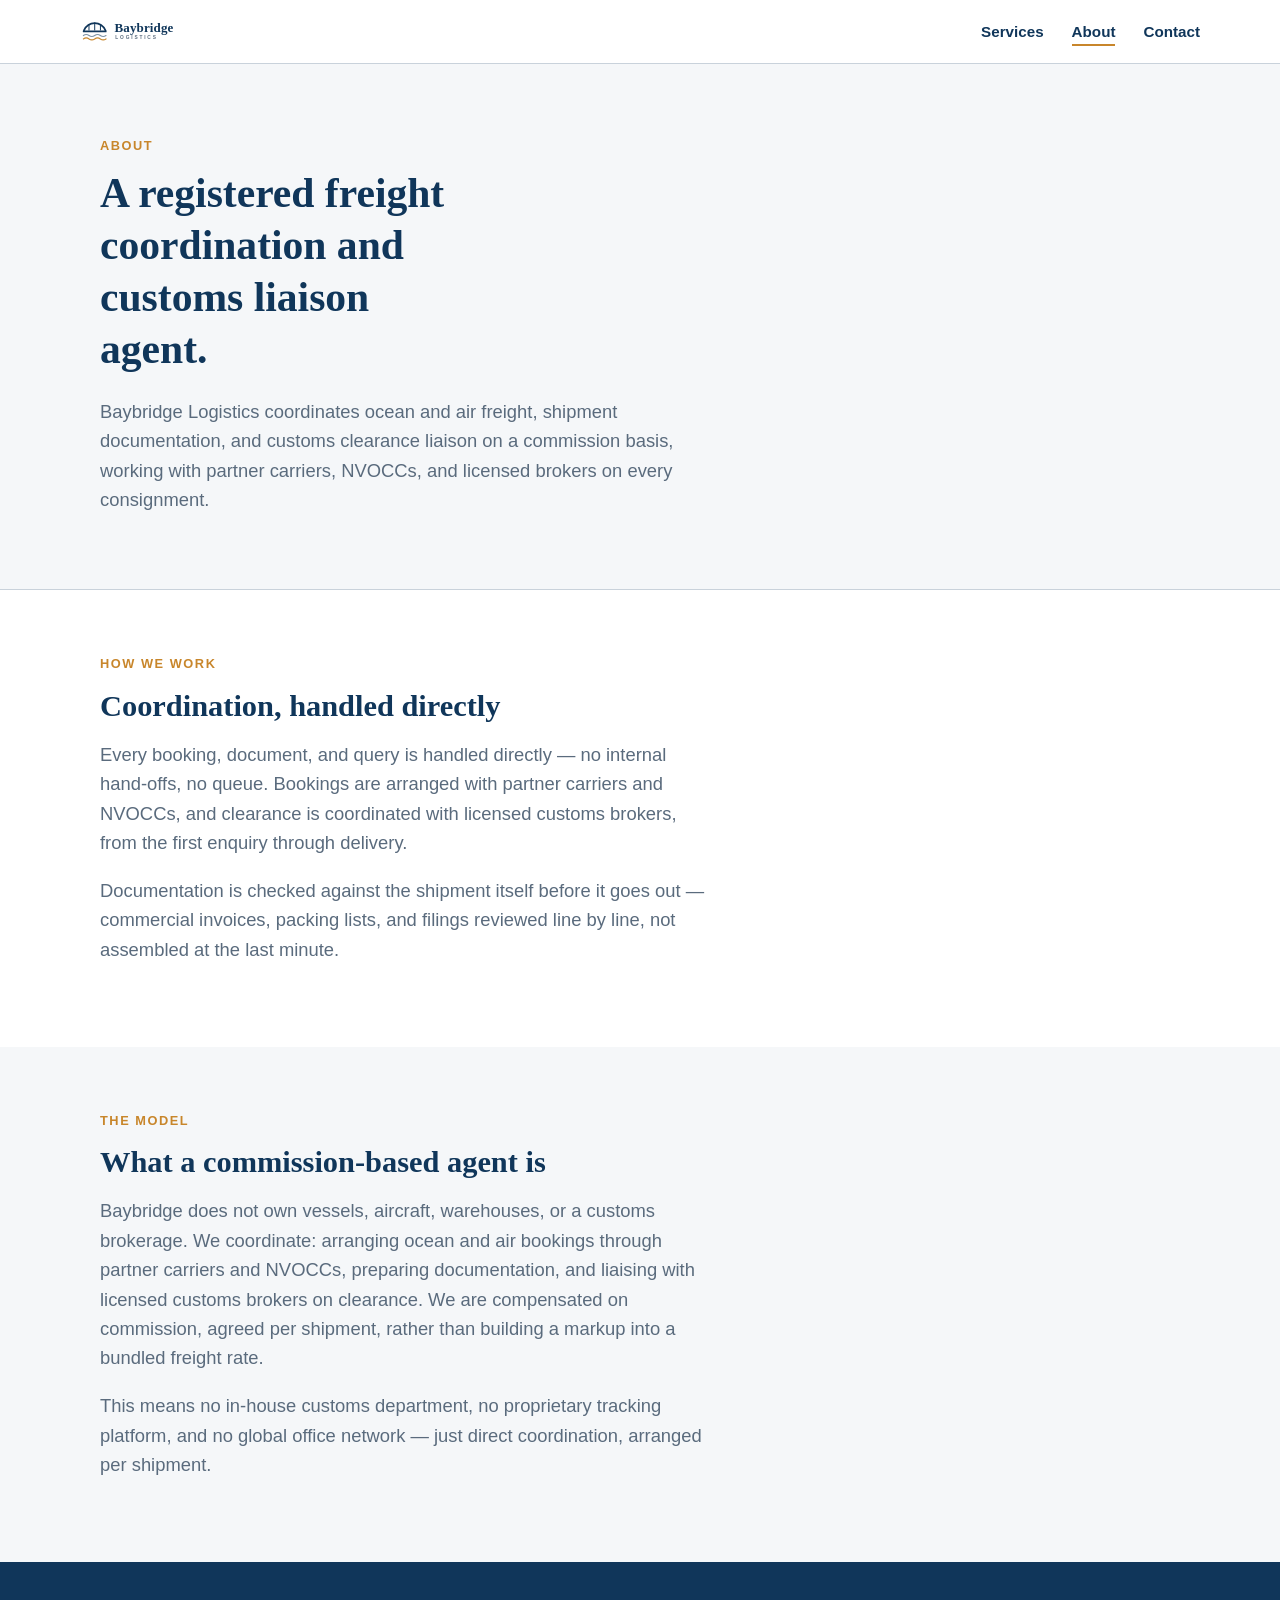
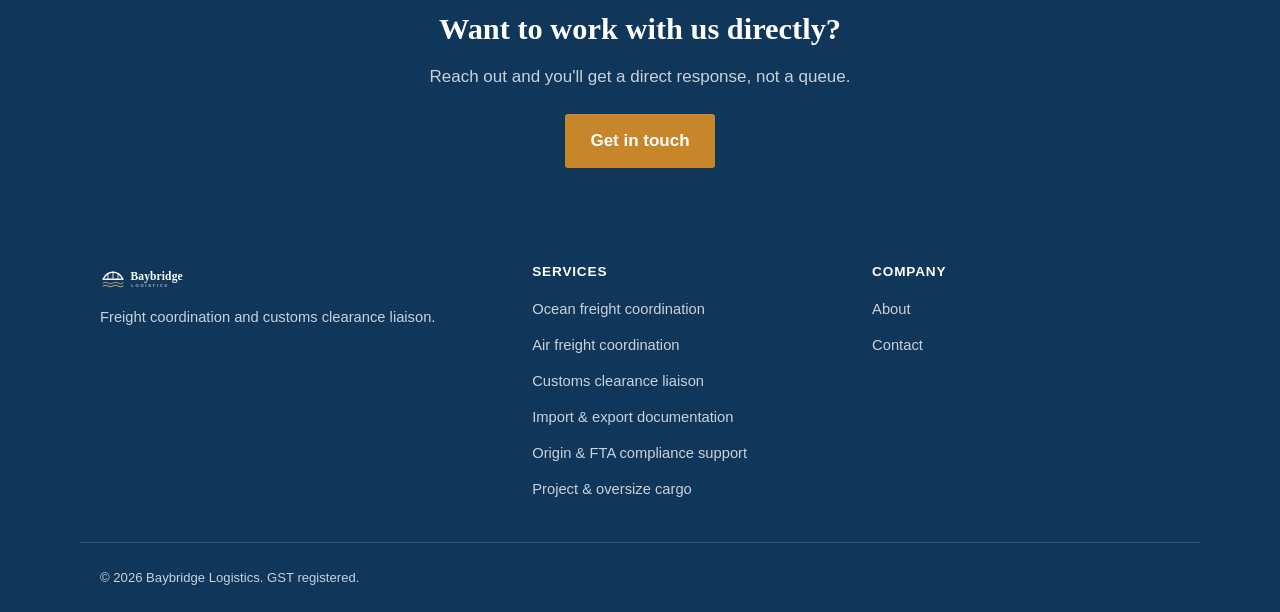
==== about.html @ 8982ae6f "Initial site build for Baybridge Logistics Static HTML/CSS/JS marketing site per BUILD-BRIEF.md: hom" ====
<!DOCTYPE html>
<html lang="en">
<head>
<meta charset="UTF-8">
<meta name="viewport" content="width=device-width, initial-scale=1.0">
<title>About — Baybridge Logistics</title>
<meta name="description" content="Baybridge Logistics is a registered freight forwarding and customs liaison agent, coordinating ocean and air freight and customs documentation on a commission basis.">

<meta property="og:type" content="website">
<meta property="og:title" content="About — Baybridge Logistics">
<meta property="og:description" content="A registered freight forwarding and customs liaison agent.">
<meta property="og:image" content="brand/baybridge-mark.svg">

<link rel="icon" type="image/svg+xml" href="brand/baybridge-mark.svg">
<link rel="stylesheet" href="css/style.css">
</head>
<body>

<header class="site-header">
  <nav class="nav container" aria-label="Primary">
    <a class="nav__logo" href="index.html" aria-label="Baybridge Logistics home">
      <img src="brand/baybridge-logo-horizontal.svg" alt="Baybridge Logistics">
    </a>
    <button class="nav-toggle" aria-expanded="false" aria-controls="primary-nav">
      Menu
    </button>
    <ul class="nav__links" id="primary-nav">
      <li><a href="services.html">Services</a></li>
      <li><a href="about.html" aria-current="page">About</a></li>
      <li><a href="contact.html">Contact</a></li>
    </ul>
  </nav>
</header>

<main>

  <section class="hero">
    <div class="container">
      <span class="eyebrow">About</span>
      <h1 class="hero__tag">A registered freight coordination and customs liaison agent.</h1>
      <p class="lede">Baybridge Logistics coordinates ocean and air freight, shipment documentation, and customs clearance liaison on a commission basis, working with partner carriers, NVOCCs, and licensed brokers on every consignment.</p>
    </div>
  </section>

  <section class="section">
    <div class="container">
      <span class="eyebrow">How we work</span>
      <h2>Coordination, handled directly</h2>
      <p class="lede">Every booking, document, and query is handled directly — no internal hand-offs, no queue. Bookings are arranged with partner carriers and NVOCCs, and clearance is coordinated with licensed customs brokers, from the first enquiry through delivery.</p>
      <p class="lede">Documentation is checked against the shipment itself before it goes out — commercial invoices, packing lists, and filings reviewed line by line, not assembled at the last minute.</p>
    </div>
  </section>

  <section class="section section--alt">
    <div class="container">
      <span class="eyebrow">The model</span>
      <h2>What a commission-based agent is</h2>
      <p class="lede">Baybridge does not own vessels, aircraft, warehouses, or a customs brokerage. We coordinate: arranging ocean and air bookings through partner carriers and NVOCCs, preparing documentation, and liaising with licensed customs brokers on clearance. We are compensated on commission, agreed per shipment, rather than building a markup into a bundled freight rate.</p>
      <p class="lede">This means no in-house customs department, no proprietary tracking platform, and no global office network — just direct coordination, arranged per shipment.</p>
    </div>
  </section>

  <section class="cta-strip">
    <div class="container">
      <h2>Want to work with us directly?</h2>
      <p>Reach out and you'll get a direct response, not a queue.</p>
      <a class="btn btn--primary" href="contact.html">Get in touch</a>
    </div>
  </section>

</main>

<footer class="site-footer">
  <div class="container footer-grid">
    <div>
      <a class="nav__logo" href="index.html" aria-label="Baybridge Logistics home">
        <img src="brand/baybridge-logo-horizontal-reversed.svg" alt="Baybridge Logistics">
      </a>
      <p>Freight coordination and customs clearance liaison.</p>
    </div>
    <div class="footer-col">
      <h4>Services</h4>
      <ul>
        <li><a href="services.html#ocean-freight">Ocean freight coordination</a></li>
        <li><a href="services.html#air-freight">Air freight coordination</a></li>
        <li><a href="services.html#customs-liaison">Customs clearance liaison</a></li>
        <li><a href="services.html#documentation">Import &amp; export documentation</a></li>
        <li><a href="services.html#fta-compliance">Origin &amp; FTA compliance support</a></li>
        <li><a href="services.html#project-cargo">Project &amp; oversize cargo</a></li>
      </ul>
    </div>
    <div class="footer-col">
      <h4>Company</h4>
      <ul>
        <li><a href="about.html">About</a></li>
        <li><a href="contact.html">Contact</a></li>
      </ul>
    </div>
  </div>
  <div class="container footer-bottom">
    <span>&copy; 2026 Baybridge Logistics. GST registered.</span>
  </div>
</footer>

<script src="js/main.js"></script>
</body>
</html>
---- css/style.css ----
/* Baybridge Logistics — site stylesheet
   Palette and type per BUILD-BRIEF.md. No webfonts loaded. */

:root {
  --navy: #10365A;
  --gold: #C8862B;
  --slate: #5A6B7D;
  --mist: #C9D2DB;
  --paper: #FFFFFF;
  --paper-alt: #F5F7F9;

  --font-display: Georgia, "Times New Roman", serif;
  --font-body: -apple-system, BlinkMacSystemFont, "Segoe UI", Helvetica, Arial, sans-serif;

  --max-width: 1120px;
}

* { box-sizing: border-box; }

html { scroll-behavior: smooth; }

body {
  margin: 0;
  font-family: var(--font-body);
  color: var(--navy);
  background: var(--paper);
  line-height: 1.6;
  font-size: 17px;
}

h1, h2, h3, h4 {
  font-family: var(--font-display);
  color: var(--navy);
  line-height: 1.25;
  margin: 0 0 0.5em;
}

h1 { font-size: 2.4rem; }
h2 { font-size: 1.9rem; }
h3 { font-size: 1.3rem; }

p { margin: 0 0 1em; }

a {
  color: var(--navy);
  text-decoration: underline;
  text-decoration-color: var(--mist);
  text-underline-offset: 3px;
}

a:hover { color: var(--gold); text-decoration-color: var(--gold); }

a:focus-visible,
button:focus-visible,
input:focus-visible,
textarea:focus-visible,
select:focus-visible {
  outline: 3px solid var(--gold);
  outline-offset: 2px;
}

img { max-width: 100%; display: block; }

.container {
  max-width: var(--max-width);
  margin: 0 auto;
  padding: 0 1.25rem;
}

.section { padding: 4rem 0; }
.section--alt { background: var(--paper-alt); }

.eyebrow {
  font-family: var(--font-body);
  font-size: 0.8rem;
  font-weight: 700;
  letter-spacing: 0.12em;
  text-transform: uppercase;
  color: var(--gold);
  margin-bottom: 0.75rem;
  display: block;
}

.lede {
  font-size: 1.15rem;
  color: var(--slate);
  max-width: 60ch;
}

/* ---------- Header / nav ---------- */

.site-header {
  border-bottom: 1px solid var(--mist);
  background: var(--paper);
  position: sticky;
  top: 0;
  z-index: 50;
}

.nav {
  display: flex;
  align-items: center;
  justify-content: space-between;
  padding: 0.9rem 0;
  gap: 1rem;
}

.nav__logo img { height: 34px; width: auto; }

.nav__links {
  display: flex;
  align-items: center;
  gap: 1.75rem;
  list-style: none;
  margin: 0;
  padding: 0;
}

.nav__links a {
  text-decoration: none;
  color: var(--navy);
  font-weight: 600;
  font-size: 0.95rem;
  padding: 0.25rem 0;
  border-bottom: 2px solid transparent;
}

.nav__links a:hover,
.nav__links a[aria-current="page"] {
  border-bottom-color: var(--gold);
  color: var(--navy);
}

.nav-toggle {
  display: none;
  background: none;
  border: 1px solid var(--mist);
  border-radius: 4px;
  padding: 0.4rem 0.6rem;
  font-size: 1rem;
}

/* ---------- Hero ---------- */

.hero {
  padding: 4.5rem 0 3.5rem;
  background: var(--paper-alt);
  border-bottom: 1px solid var(--mist);
}

.hero__tag {
  font-family: var(--font-display);
  font-size: 2.6rem;
  max-width: 18ch;
}

.hero__actions {
  margin-top: 1.75rem;
  display: flex;
  gap: 1rem;
  flex-wrap: wrap;
}

.btn {
  display: inline-block;
  padding: 0.75rem 1.5rem;
  border-radius: 3px;
  font-weight: 700;
  text-decoration: none;
  border: 1px solid transparent;
}

.btn--primary {
  background: var(--navy);
  color: var(--paper);
}
.btn--primary:hover { background: var(--gold); color: var(--paper); }

.btn--ghost {
  background: transparent;
  color: var(--navy);
  border-color: var(--navy);
}
.btn--ghost:hover { border-color: var(--gold); color: var(--gold); }

/* ---------- Positioning block ---------- */

.positioning {
  display: grid;
  grid-template-columns: 1fr;
  gap: 2rem;
}

@media (min-width: 800px) {
  .positioning { grid-template-columns: 0.9fr 1.1fr; align-items: start; }
}

.positioning__points {
  list-style: none;
  margin: 0;
  padding: 0;
  display: grid;
  gap: 1.25rem;
}

.positioning__points li {
  padding-left: 1.1rem;
  border-left: 3px solid var(--gold);
}

.positioning__points strong {
  display: block;
  font-family: var(--font-display);
  font-size: 1.05rem;
  margin-bottom: 0.2rem;
}

/* ---------- Why numbered list ---------- */

.why-list {
  list-style: none;
  margin: 0;
  padding: 0;
  display: grid;
  gap: 1.5rem;
  counter-reset: why;
}

@media (min-width: 700px) {
  .why-list { grid-template-columns: repeat(2, 1fr); }
}

.why-list li {
  display: flex;
  gap: 1.1rem;
  padding: 1.5rem;
  background: var(--paper);
  border: 1px solid var(--mist);
  border-radius: 6px;
}

.why-list__num {
  font-family: var(--font-display);
  font-size: 1.6rem;
  font-weight: 700;
  color: var(--gold);
  flex-shrink: 0;
  min-width: 2.2ch;
}

.why-list h3 { margin-bottom: 0.35rem; }
.why-list p { margin: 0; color: var(--slate); }

/* ---------- Services grid ---------- */

.services-grid {
  display: grid;
  gap: 1.5rem;
  grid-template-columns: 1fr;
}

@media (min-width: 640px) {
  .services-grid { grid-template-columns: repeat(2, 1fr); }
}

@media (min-width: 980px) {
  .services-grid { grid-template-columns: repeat(3, 1fr); }
}

.service-card {
  padding: 1.75rem;
  background: var(--paper);
  border: 1px solid var(--mist);
  border-radius: 6px;
  border-top: 3px solid var(--navy);
}

.service-card h3 { margin-bottom: 0.5rem; }
.service-card p { color: var(--slate); margin-bottom: 0; font-size: 0.97rem; }

.service-card .tag {
  display: inline-block;
  margin-top: 0.75rem;
  font-size: 0.75rem;
  font-weight: 700;
  letter-spacing: 0.04em;
  text-transform: uppercase;
  color: var(--gold);
}

/* ---------- FAQ ---------- */

.faq { max-width: 76ch; }

.faq-item {
  border-bottom: 1px solid var(--mist);
}

.faq-item summary {
  cursor: pointer;
  font-family: var(--font-display);
  font-size: 1.1rem;
  padding: 1.1rem 0;
  font-weight: 700;
  list-style: none;
  display: flex;
  justify-content: space-between;
  align-items: center;
  gap: 1rem;
}

.faq-item summary::-webkit-details-marker { display: none; }

.faq-item summary::after {
  content: "+";
  font-family: var(--font-body);
  color: var(--gold);
  font-size: 1.4rem;
  flex-shrink: 0;
}

.faq-item[open] summary::after { content: "\2212"; }

.faq-item p { color: var(--slate); padding-bottom: 1.1rem; margin: 0; }

/* ---------- CTA strip ---------- */

.cta-strip {
  background: var(--navy);
  color: var(--paper);
  padding: 3rem 0;
  text-align: center;
}

.cta-strip h2 { color: var(--paper); }
.cta-strip p { color: var(--mist); max-width: 55ch; margin: 0 auto 1.5rem; }

.cta-strip .btn--primary { background: var(--gold); }
.cta-strip .btn--primary:hover { background: var(--paper); color: var(--navy); }

.cta-strip .btn--ghost { border-color: var(--paper); color: var(--paper); }
.cta-strip .btn--ghost:hover { border-color: var(--gold); color: var(--gold); }

/* ---------- Fact strip (About / registration) ---------- */

.fact-grid {
  display: grid;
  gap: 1.25rem;
  grid-template-columns: 1fr;
  margin-top: 1.5rem;
}

@media (min-width: 700px) {
  .fact-grid { grid-template-columns: repeat(2, 1fr); }
}

.fact-item {
  padding: 1.25rem;
  background: var(--paper-alt);
  border-radius: 6px;
}

.fact-item dt {
  font-size: 0.78rem;
  text-transform: uppercase;
  letter-spacing: 0.06em;
  color: var(--slate);
  margin-bottom: 0.25rem;
}

.fact-item dd { margin: 0; font-weight: 700; }

.fill-in {
  color: var(--gold);
  font-style: italic;
  font-weight: 600;
}

/* ---------- Forms ---------- */

.form-grid {
  display: grid;
  gap: 1.1rem;
  max-width: 640px;
}

@media (min-width: 640px) {
  .form-row-2 { display: grid; grid-template-columns: 1fr 1fr; gap: 1.1rem; }
}

label {
  display: block;
  font-weight: 700;
  font-size: 0.9rem;
  margin-bottom: 0.35rem;
}

input, select, textarea {
  width: 100%;
  padding: 0.65rem 0.75rem;
  border: 1px solid var(--mist);
  border-radius: 4px;
  font-family: var(--font-body);
  font-size: 1rem;
  color: var(--navy);
  background: var(--paper);
}

textarea { resize: vertical; min-height: 120px; }

.form-note {
  font-size: 0.85rem;
  color: var(--slate);
}

/* ---------- Contact info list ---------- */

.contact-info {
  list-style: none;
  margin: 0 0 1.5rem;
  padding: 0;
  display: grid;
  gap: 0.9rem;
}

.contact-info dt {
  font-size: 0.78rem;
  text-transform: uppercase;
  letter-spacing: 0.06em;
  color: var(--slate);
}

.contact-info dd { margin: 0 0 0.9rem; font-weight: 600; }

/* ---------- Footer ---------- */

.site-footer {
  background: var(--navy);
  color: var(--mist);
  padding: 3rem 0 1.5rem;
}

.footer-grid {
  display: grid;
  gap: 2rem;
  grid-template-columns: 1fr;
}

@media (min-width: 760px) {
  .footer-grid { grid-template-columns: 1.3fr 1fr 1fr; }
}

.site-footer .nav__logo img { height: 30px; margin-bottom: 0.75rem; }

.site-footer p { color: var(--mist); font-size: 0.92rem; }

.footer-col h4 {
  color: var(--paper);
  font-size: 0.85rem;
  text-transform: uppercase;
  letter-spacing: 0.06em;
  font-family: var(--font-body);
  margin-bottom: 0.9rem;
}

.footer-col ul { list-style: none; margin: 0; padding: 0; display: grid; gap: 0.55rem; }

.footer-col a {
  color: var(--mist);
  text-decoration: none;
  font-size: 0.92rem;
}
.footer-col a:hover { color: var(--gold); }

.footer-bottom {
  margin-top: 2.5rem;
  padding-top: 1.5rem;
  border-top: 1px solid rgba(255,255,255,0.15);
  font-size: 0.82rem;
  color: var(--mist);
  display: flex;
  flex-wrap: wrap;
  gap: 0.5rem 1.5rem;
  justify-content: space-between;
}

/* ---------- Mobile nav ---------- */

@media (max-width: 860px) {
  .nav-toggle { display: inline-flex; align-items: center; gap: 0.4rem; }

  .nav__links {
    display: none;
    position: absolute;
    top: 100%;
    left: 0;
    right: 0;
    background: var(--paper);
    border-bottom: 1px solid var(--mist);
    flex-direction: column;
    align-items: stretch;
    padding: 1rem 1.25rem 1.5rem;
    gap: 0.25rem;
  }

  .nav__links.is-open { display: flex; }

  .nav__links a { padding: 0.6rem 0; border-bottom: 1px solid var(--paper-alt) !important; }
}

@media (max-width: 700px) {
  .hero__tag { font-size: 2rem; }
  h1 { font-size: 2rem; }
  h2 { font-size: 1.6rem; }
  .section { padding: 2.75rem 0; }
}
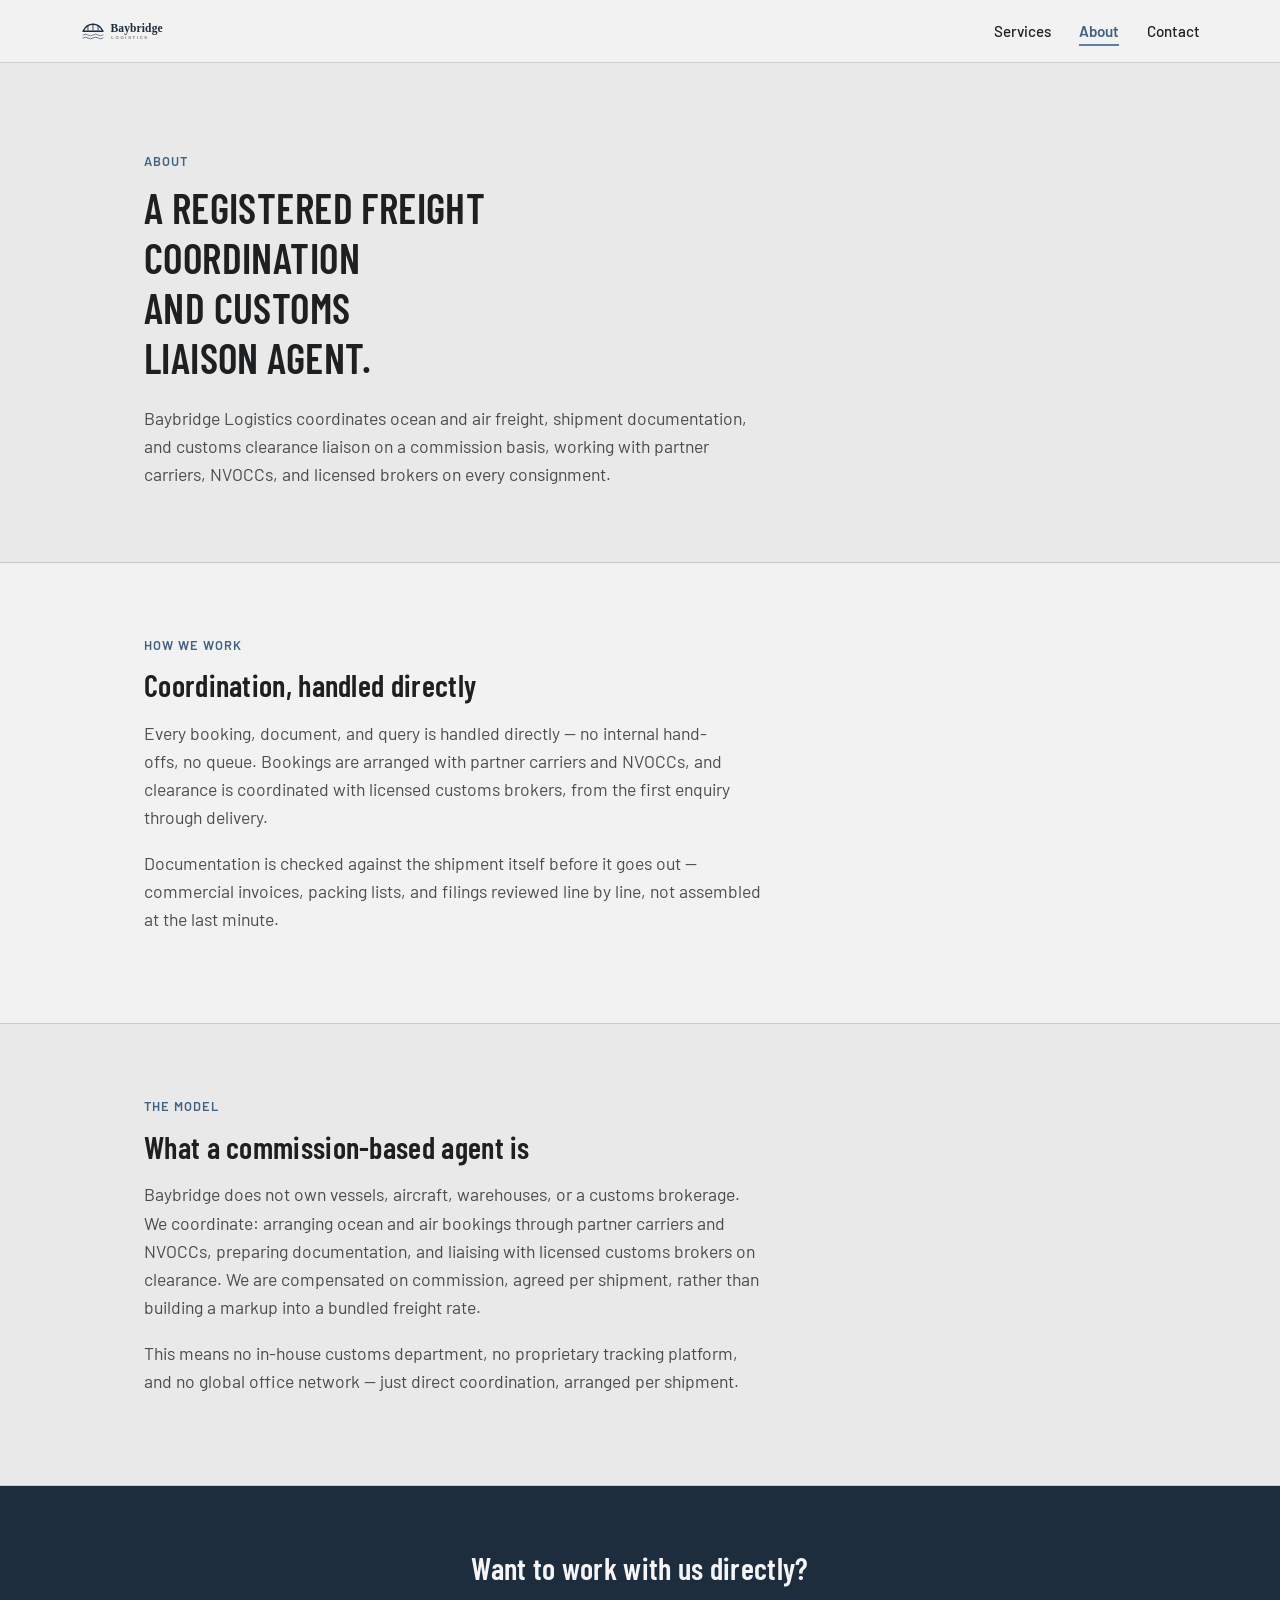
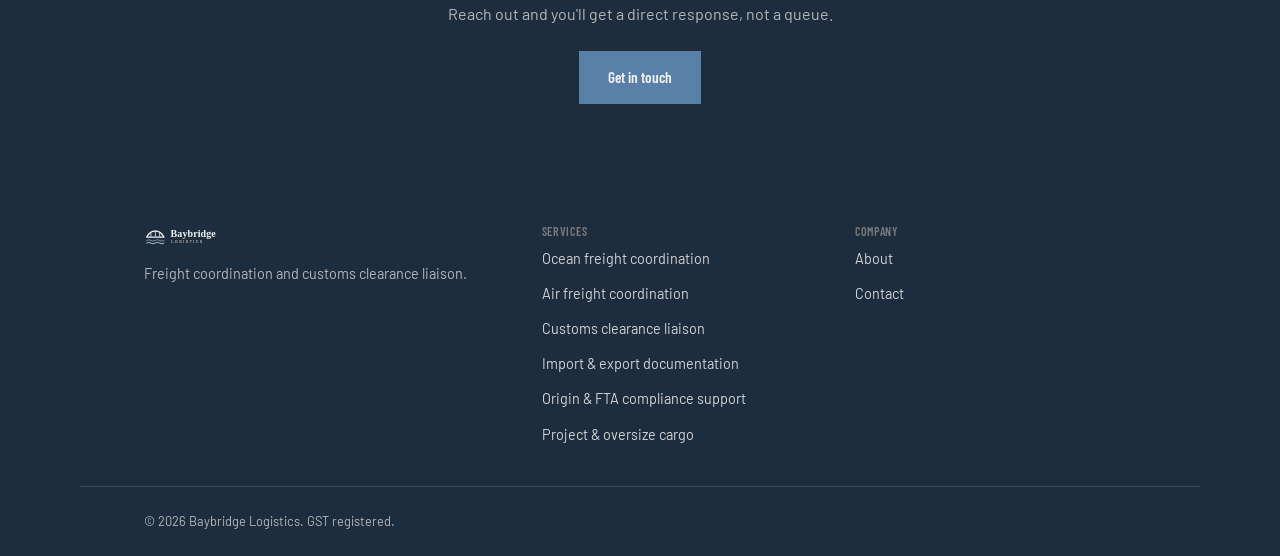
==== commit 971a4f50: "Remove About registration section, ports FAQ, and blueprint corner marks - about.html: drop the regi" ====
--- a/about.html
+++ b/about.html
@@ -5,13 +5,11 @@
 <meta name="viewport" content="width=device-width, initial-scale=1.0">
 <title>About — Baybridge Logistics</title>
 <meta name="description" content="Baybridge Logistics is a registered freight forwarding and customs liaison agent, coordinating ocean and air freight and customs documentation on a commission basis.">
-
 <meta property="og:type" content="website">
 <meta property="og:title" content="About — Baybridge Logistics">
 <meta property="og:description" content="A registered freight forwarding and customs liaison agent.">
-<meta property="og:image" content="brand/baybridge-mark.svg">
-
-<link rel="icon" type="image/svg+xml" href="brand/baybridge-mark.svg">
+<meta property="og:image" content="brand/baybridge-mark-ds.svg">
+<link rel="icon" type="image/svg+xml" href="brand/baybridge-mark-ds.svg">
 <link rel="stylesheet" href="css/style.css">
 </head>
 <body>
@@ -19,11 +17,9 @@
 <header class="site-header">
   <nav class="nav container" aria-label="Primary">
     <a class="nav__logo" href="index.html" aria-label="Baybridge Logistics home">
-      <img src="brand/baybridge-logo-horizontal.svg" alt="Baybridge Logistics">
+      <img src="brand/baybridge-logo-ds.svg" alt="Baybridge Logistics">
     </a>
-    <button class="nav-toggle" aria-expanded="false" aria-controls="primary-nav">
-      Menu
-    </button>
+    <button class="nav-toggle" aria-expanded="false" aria-controls="primary-nav">Menu</button>
     <ul class="nav__links" id="primary-nav">
       <li><a href="services.html">Services</a></li>
       <li><a href="about.html" aria-current="page">About</a></li>
@@ -64,7 +60,7 @@
     <div class="container">
       <h2>Want to work with us directly?</h2>
       <p>Reach out and you'll get a direct response, not a queue.</p>
-      <a class="btn btn--primary" href="contact.html">Get in touch</a>
+      <a class="btn btn-primary" href="contact.html">Get in touch</a>
     </div>
   </section>
 
@@ -74,12 +70,12 @@
   <div class="container footer-grid">
     <div>
       <a class="nav__logo" href="index.html" aria-label="Baybridge Logistics home">
-        <img src="brand/baybridge-logo-horizontal-reversed.svg" alt="Baybridge Logistics">
+        <img src="brand/baybridge-logo-ds-reversed.svg" alt="Baybridge Logistics">
       </a>
       <p>Freight coordination and customs clearance liaison.</p>
     </div>
     <div class="footer-col">
-      <h4>Services</h4>
+      <h6>Services</h6>
       <ul>
         <li><a href="services.html#ocean-freight">Ocean freight coordination</a></li>
         <li><a href="services.html#air-freight">Air freight coordination</a></li>
@@ -90,7 +86,7 @@
       </ul>
     </div>
     <div class="footer-col">
-      <h4>Company</h4>
+      <h6>Company</h6>
       <ul>
         <li><a href="about.html">About</a></li>
         <li><a href="contact.html">Contact</a></li>
--- a/css/style.css
+++ b/css/style.css
@@ -1,516 +1,200 @@
-/* Baybridge Logistics — site stylesheet
-   Palette and type per BUILD-BRIEF.md. No webfonts loaded. */
+/* Baybridge Logistics — stylesheet, restyled onto the Industry design system.
+   Palette/type: Industry tokens (see README "Design Tokens"). No page uses inline styles;
+   this file is the only stylesheet, same architecture as the original repo. */
+@import url('https://fonts.googleapis.com/css2?family=Barlow:wght@400;500;700&family=Barlow+Condensed:wght@400;600&display=swap');
 
 :root {
-  --navy: #10365A;
-  --gold: #C8862B;
-  --slate: #5A6B7D;
-  --mist: #C9D2DB;
-  --paper: #FFFFFF;
-  --paper-alt: #F5F7F9;
-
-  --font-display: Georgia, "Times New Roman", serif;
-  --font-body: -apple-system, BlinkMacSystemFont, "Segoe UI", Helvetica, Arial, sans-serif;
+  --color-bg: #f2f2f3;
+  --color-surface: #e9e9ea;
+  --color-text: #1d1f20;
+  --color-accent: #5980a6;
+  --color-divider: rgba(29,31,32,0.16);
+
+  --color-neutral-100: #f5f5f8;
+  --color-neutral-300: #d4d4d7;
+  --color-neutral-400: #b7b7ba;
+  --color-neutral-600: #7a7a7d;
+  --color-neutral-800: #424244;
+
+  --color-accent-100: #eef6ff;
+  --color-accent-700: #416180;
+  --color-accent-900: #1d2d3d;
+
+  --font-heading: "Barlow Condensed", system-ui, sans-serif;
+  --font-body: "Barlow", system-ui, sans-serif;
 
   --max-width: 1120px;
 }
 
 * { box-sizing: border-box; }
-
 html { scroll-behavior: smooth; }
 
 body {
   margin: 0;
   font-family: var(--font-body);
-  color: var(--navy);
-  background: var(--paper);
+  color: var(--color-text);
+  background: var(--color-bg);
   line-height: 1.6;
-  font-size: 17px;
-}
-
-h1, h2, h3, h4 {
-  font-family: var(--font-display);
-  color: var(--navy);
-  line-height: 1.25;
+  font-size: 16px;
+  text-wrap: pretty;
+}
+
+h1, h2, h3, h4, h6 {
+  font-family: var(--font-heading);
+  font-weight: 600;
+  color: var(--color-text);
+  line-height: 1.2;
   margin: 0 0 0.5em;
-}
-
-h1 { font-size: 2.4rem; }
+  letter-spacing: 0.01em;
+}
+h1 { font-size: 2.6rem; text-transform: uppercase; }
 h2 { font-size: 1.9rem; }
-h3 { font-size: 1.3rem; }
+h3 { font-size: 1.15rem; }
+h6 { font-size: 0.75rem; text-transform: uppercase; letter-spacing: 0.06em; color: var(--color-neutral-600); }
 
 p { margin: 0 0 1em; }
 
-a {
-  color: var(--navy);
-  text-decoration: underline;
-  text-decoration-color: var(--mist);
-  text-underline-offset: 3px;
-}
-
-a:hover { color: var(--gold); text-decoration-color: var(--gold); }
-
-a:focus-visible,
-button:focus-visible,
-input:focus-visible,
-textarea:focus-visible,
-select:focus-visible {
-  outline: 3px solid var(--gold);
+a { color: var(--color-accent-700); text-decoration: none; }
+a:hover { color: var(--color-accent); }
+
+a:focus-visible, button:focus-visible, input:focus-visible, textarea:focus-visible, select:focus-visible {
+  outline: 2px solid var(--color-accent);
   outline-offset: 2px;
 }
 
 img { max-width: 100%; display: block; }
 
-.container {
-  max-width: var(--max-width);
-  margin: 0 auto;
-  padding: 0 1.25rem;
-}
-
-.section { padding: 4rem 0; }
-.section--alt { background: var(--paper-alt); }
+.container { max-width: var(--max-width); margin: 0 auto; padding: 0 clamp(20px, 5vw, 64px); }
+
+.section { padding: 4.5rem 0; }
+.section--alt { background: var(--color-surface); border-top: 1px solid var(--color-divider); border-bottom: 1px solid var(--color-divider); }
 
 .eyebrow {
-  font-family: var(--font-body);
+  display: block;
   font-size: 0.8rem;
-  font-weight: 700;
-  letter-spacing: 0.12em;
+  font-weight: 600;
+  letter-spacing: 0.08em;
   text-transform: uppercase;
-  color: var(--gold);
+  color: var(--color-accent-700);
   margin-bottom: 0.75rem;
-  display: block;
-}
-
-.lede {
-  font-size: 1.15rem;
-  color: var(--slate);
-  max-width: 60ch;
-}
-
-/* ---------- Header / nav ---------- */
-
-.site-header {
-  border-bottom: 1px solid var(--mist);
-  background: var(--paper);
-  position: sticky;
-  top: 0;
-  z-index: 50;
-}
-
-.nav {
-  display: flex;
-  align-items: center;
-  justify-content: space-between;
-  padding: 0.9rem 0;
-  gap: 1rem;
-}
-
-.nav__logo img { height: 34px; width: auto; }
-
-.nav__links {
-  display: flex;
-  align-items: center;
-  gap: 1.75rem;
-  list-style: none;
-  margin: 0;
-  padding: 0;
-}
-
-.nav__links a {
-  text-decoration: none;
-  color: var(--navy);
-  font-weight: 600;
-  font-size: 0.95rem;
-  padding: 0.25rem 0;
-  border-bottom: 2px solid transparent;
-}
-
-.nav__links a:hover,
-.nav__links a[aria-current="page"] {
-  border-bottom-color: var(--gold);
-  color: var(--navy);
-}
-
-.nav-toggle {
-  display: none;
-  background: none;
-  border: 1px solid var(--mist);
-  border-radius: 4px;
-  padding: 0.4rem 0.6rem;
-  font-size: 1rem;
-}
-
-/* ---------- Hero ---------- */
-
-.hero {
-  padding: 4.5rem 0 3.5rem;
-  background: var(--paper-alt);
-  border-bottom: 1px solid var(--mist);
-}
-
-.hero__tag {
-  font-family: var(--font-display);
-  font-size: 2.6rem;
-  max-width: 18ch;
-}
-
-.hero__actions {
-  margin-top: 1.75rem;
-  display: flex;
-  gap: 1rem;
-  flex-wrap: wrap;
-}
-
-.btn {
-  display: inline-block;
-  padding: 0.75rem 1.5rem;
-  border-radius: 3px;
-  font-weight: 700;
-  text-decoration: none;
-  border: 1px solid transparent;
-}
-
-.btn--primary {
-  background: var(--navy);
-  color: var(--paper);
-}
-.btn--primary:hover { background: var(--gold); color: var(--paper); }
-
-.btn--ghost {
-  background: transparent;
-  color: var(--navy);
-  border-color: var(--navy);
-}
-.btn--ghost:hover { border-color: var(--gold); color: var(--gold); }
-
-/* ---------- Positioning block ---------- */
-
-.positioning {
-  display: grid;
-  grid-template-columns: 1fr;
-  gap: 2rem;
-}
-
-@media (min-width: 800px) {
-  .positioning { grid-template-columns: 0.9fr 1.1fr; align-items: start; }
-}
-
-.positioning__points {
-  list-style: none;
-  margin: 0;
-  padding: 0;
-  display: grid;
-  gap: 1.25rem;
-}
-
-.positioning__points li {
-  padding-left: 1.1rem;
-  border-left: 3px solid var(--gold);
-}
-
-.positioning__points strong {
-  display: block;
-  font-family: var(--font-display);
-  font-size: 1.05rem;
-  margin-bottom: 0.2rem;
-}
-
-/* ---------- Why numbered list ---------- */
-
-.why-list {
-  list-style: none;
-  margin: 0;
-  padding: 0;
-  display: grid;
-  gap: 1.5rem;
-  counter-reset: why;
-}
-
-@media (min-width: 700px) {
-  .why-list { grid-template-columns: repeat(2, 1fr); }
-}
-
-.why-list li {
-  display: flex;
-  gap: 1.1rem;
-  padding: 1.5rem;
-  background: var(--paper);
-  border: 1px solid var(--mist);
-  border-radius: 6px;
-}
-
-.why-list__num {
-  font-family: var(--font-display);
-  font-size: 1.6rem;
-  font-weight: 700;
-  color: var(--gold);
-  flex-shrink: 0;
-  min-width: 2.2ch;
-}
-
+}
+
+.lede { font-size: 1.1rem; color: rgba(29,31,32,0.78); max-width: 62ch; }
+
+/* — blueprint frame: every card/figure is a hairline-bordered line drawing — */
+.blueprint { position: relative; border: 1px solid var(--color-divider); }
+.blueprint > .corner { display: none; }
+
+/* — header / nav — */
+.site-header { border-bottom: 1px solid var(--color-divider); background: var(--color-bg); position: sticky; top: 0; z-index: 50; }
+.nav { display: flex; align-items: center; justify-content: space-between; padding: 1rem 0; gap: 1rem; }
+.nav__logo img { height: 30px; width: auto; }
+.nav__links { display: flex; align-items: center; gap: 1.75rem; list-style: none; margin: 0; padding: 0; }
+.nav__links a { color: var(--color-text); font-weight: 500; font-size: 0.95rem; padding: 0.25rem 0; border-bottom: 2px solid transparent; }
+.nav__links a:hover, .nav__links a[aria-current="page"] { border-bottom-color: var(--color-accent); color: var(--color-accent-700); font-weight: 600; }
+.nav-toggle { display: none; background: none; border: 1px solid var(--color-divider); border-radius: 2px; padding: 0.4rem 0.6rem; font-family: var(--font-body); font-size: 0.95rem; color: var(--color-text); }
+
+/* — buttons — */
+.btn { display: inline-flex; align-items: center; justify-content: center; padding: 0.85rem 1.75rem; font-family: var(--font-heading); font-weight: 600; font-size: 0.95rem; border: 1px solid transparent; border-radius: 0; cursor: pointer; }
+.btn-primary { background: var(--color-accent); color: var(--color-bg); border-color: var(--color-accent); }
+.btn-primary:hover { background: #597ea3; }
+.btn-secondary { background: transparent; color: var(--color-text); border-color: var(--color-divider); }
+.btn-secondary:hover { background: rgba(29,31,32,0.06); }
+
+/* — tags — */
+.tag { display: inline-flex; align-items: center; font-size: 0.7rem; letter-spacing: 0.02em; padding: 3px 10px; }
+.tag-accent { background: var(--color-accent-100); color: var(--color-accent-700); }
+.tag-outline { border: 1px solid var(--color-accent); color: var(--color-accent-700); }
+
+/* — hero — */
+.hero { padding: 5.5rem 0 3.5rem; background: var(--color-surface); border-bottom: 1px solid var(--color-divider); }
+.hero__tag { max-width: 18ch; }
+.hero__actions { margin-top: 1.75rem; display: flex; gap: 1rem; flex-wrap: wrap; }
+
+/* — positioning block — */
+.positioning { display: grid; grid-template-columns: 1fr; gap: 2rem; }
+@media (min-width: 800px) { .positioning { grid-template-columns: 0.9fr 1.1fr; align-items: start; } }
+.positioning__points { list-style: none; margin: 0; padding: 0; display: grid; gap: 1.5rem; }
+.positioning__points li { padding-left: 1.25rem; border-left: 2px solid var(--color-accent); }
+.positioning__points strong { display: block; font-family: var(--font-heading); font-size: 1.1rem; margin-bottom: 0.25rem; }
+.positioning__points span { color: rgba(29,31,32,0.75); font-size: 0.95rem; }
+
+/* — why-list / fact-grid / services-grid: blueprint cards on a grid — */
+.why-list, .fact-grid, .services-grid { list-style: none; margin: 0; padding: 0; display: grid; gap: 1.75rem; }
+.why-list { grid-template-columns: 1fr; }
+@media (min-width: 700px) { .why-list { grid-template-columns: repeat(2, 1fr); } }
+.why-list li { display: flex; gap: 1.1rem; padding: 1.5rem; }
+.why-list li.span-2 { grid-column: 1 / -1; }
+.why-list__num { font-family: var(--font-heading); font-size: 1.75rem; font-weight: 600; color: var(--color-accent); flex-shrink: 0; }
 .why-list h3 { margin-bottom: 0.35rem; }
-.why-list p { margin: 0; color: var(--slate); }
-
-/* ---------- Services grid ---------- */
-
-.services-grid {
-  display: grid;
-  gap: 1.5rem;
-  grid-template-columns: 1fr;
-}
-
-@media (min-width: 640px) {
-  .services-grid { grid-template-columns: repeat(2, 1fr); }
-}
-
-@media (min-width: 980px) {
-  .services-grid { grid-template-columns: repeat(3, 1fr); }
-}
-
-.service-card {
-  padding: 1.75rem;
-  background: var(--paper);
-  border: 1px solid var(--mist);
-  border-radius: 6px;
-  border-top: 3px solid var(--navy);
-}
-
+.why-list p { margin: 0; color: rgba(29,31,32,0.75); font-size: 0.95rem; }
+
+.services-grid { grid-template-columns: 1fr; }
+@media (min-width: 640px) { .services-grid { grid-template-columns: repeat(2, 1fr); } }
+@media (min-width: 980px) { .services-grid { grid-template-columns: repeat(3, 1fr); } }
+.service-card { padding: 1.5rem; }
 .service-card h3 { margin-bottom: 0.5rem; }
-.service-card p { color: var(--slate); margin-bottom: 0; font-size: 0.97rem; }
-
-.service-card .tag {
-  display: inline-block;
-  margin-top: 0.75rem;
-  font-size: 0.75rem;
-  font-weight: 700;
-  letter-spacing: 0.04em;
-  text-transform: uppercase;
-  color: var(--gold);
-}
-
-/* ---------- FAQ ---------- */
-
+.service-card p { color: rgba(29,31,32,0.75); font-size: 0.9rem; margin-bottom: 0; }
+.service-card .tag { margin-top: 0.75rem; }
+
+.fact-grid { grid-template-columns: 1fr; margin-top: 1.5rem; }
+@media (min-width: 700px) { .fact-grid { grid-template-columns: repeat(2, 1fr); } }
+.fact-item { padding: 1.25rem; }
+.fact-item dt { font-size: 0.72rem; text-transform: uppercase; letter-spacing: 0.06em; color: var(--color-neutral-600); margin-bottom: 0.25rem; }
+.fact-item dd { margin: 0; font-weight: 600; }
+
+/* — FAQ — */
 .faq { max-width: 76ch; }
-
-.faq-item {
-  border-bottom: 1px solid var(--mist);
-}
-
-.faq-item summary {
-  cursor: pointer;
-  font-family: var(--font-display);
-  font-size: 1.1rem;
-  padding: 1.1rem 0;
-  font-weight: 700;
-  list-style: none;
-  display: flex;
-  justify-content: space-between;
-  align-items: center;
-  gap: 1rem;
-}
-
+.faq-item { border-bottom: 1px solid var(--color-divider); }
+.faq-item summary { cursor: pointer; font-family: var(--font-heading); font-weight: 600; font-size: 1.15rem; padding: 1.1rem 0; list-style: none; display: flex; justify-content: space-between; align-items: center; gap: 1rem; }
 .faq-item summary::-webkit-details-marker { display: none; }
-
-.faq-item summary::after {
-  content: "+";
-  font-family: var(--font-body);
-  color: var(--gold);
-  font-size: 1.4rem;
-  flex-shrink: 0;
-}
-
+.faq-item summary::after { content: "+"; color: var(--color-accent); font-size: 1.4rem; flex-shrink: 0; font-family: var(--font-body); }
 .faq-item[open] summary::after { content: "\2212"; }
-
-.faq-item p { color: var(--slate); padding-bottom: 1.1rem; margin: 0; }
-
-/* ---------- CTA strip ---------- */
-
-.cta-strip {
-  background: var(--navy);
-  color: var(--paper);
-  padding: 3rem 0;
-  text-align: center;
-}
-
-.cta-strip h2 { color: var(--paper); }
-.cta-strip p { color: var(--mist); max-width: 55ch; margin: 0 auto 1.5rem; }
-
-.cta-strip .btn--primary { background: var(--gold); }
-.cta-strip .btn--primary:hover { background: var(--paper); color: var(--navy); }
-
-.cta-strip .btn--ghost { border-color: var(--paper); color: var(--paper); }
-.cta-strip .btn--ghost:hover { border-color: var(--gold); color: var(--gold); }
-
-/* ---------- Fact strip (About / registration) ---------- */
-
-.fact-grid {
-  display: grid;
-  gap: 1.25rem;
-  grid-template-columns: 1fr;
-  margin-top: 1.5rem;
-}
-
-@media (min-width: 700px) {
-  .fact-grid { grid-template-columns: repeat(2, 1fr); }
-}
-
-.fact-item {
-  padding: 1.25rem;
-  background: var(--paper-alt);
-  border-radius: 6px;
-}
-
-.fact-item dt {
-  font-size: 0.78rem;
-  text-transform: uppercase;
-  letter-spacing: 0.06em;
-  color: var(--slate);
-  margin-bottom: 0.25rem;
-}
-
-.fact-item dd { margin: 0; font-weight: 700; }
-
-.fill-in {
-  color: var(--gold);
-  font-style: italic;
-  font-weight: 600;
-}
-
-/* ---------- Forms ---------- */
-
-.form-grid {
-  display: grid;
-  gap: 1.1rem;
-  max-width: 640px;
-}
-
-@media (min-width: 640px) {
-  .form-row-2 { display: grid; grid-template-columns: 1fr 1fr; gap: 1.1rem; }
-}
-
-label {
-  display: block;
-  font-weight: 700;
-  font-size: 0.9rem;
-  margin-bottom: 0.35rem;
-}
-
-input, select, textarea {
-  width: 100%;
-  padding: 0.65rem 0.75rem;
-  border: 1px solid var(--mist);
-  border-radius: 4px;
-  font-family: var(--font-body);
-  font-size: 1rem;
-  color: var(--navy);
-  background: var(--paper);
-}
-
+.faq-item p { color: rgba(29,31,32,0.75); padding-bottom: 1.1rem; margin: 0; }
+.fill-in { color: var(--color-accent-700); font-style: italic; font-weight: 600; }
+
+/* — CTA strip — */
+.cta-strip { background: var(--color-accent-900); color: var(--color-neutral-100); padding: 4rem 0; text-align: center; }
+.cta-strip h2 { color: var(--color-neutral-100); }
+.cta-strip p { color: var(--color-neutral-400); max-width: 55ch; margin: 0 auto 1.5rem; }
+
+/* — forms — */
+.contact-grid { display: grid; gap: 3rem; grid-template-columns: 1fr; }
+@media (min-width: 900px) { .contact-grid { grid-template-columns: 0.8fr 1.2fr; align-items: start; } }
+.form-grid { display: grid; gap: 1.1rem; max-width: 560px; }
+.form-row-2 { display: grid; grid-template-columns: 1fr; gap: 1.1rem; }
+@media (min-width: 560px) { .form-row-2 { grid-template-columns: 1fr 1fr; } }
+label { display: block; font-weight: 600; font-size: 0.9rem; margin-bottom: 0.4rem; }
+input, select, textarea { width: 100%; padding: 0.65rem 0.75rem; border: 1px solid var(--color-divider); border-radius: 0; font-family: var(--font-body); font-size: 1rem; color: var(--color-text); background: var(--color-surface); }
+input:focus-visible, select:focus-visible, textarea:focus-visible { border-color: var(--color-accent); }
 textarea { resize: vertical; min-height: 120px; }
-
-.form-note {
-  font-size: 0.85rem;
-  color: var(--slate);
-}
-
-/* ---------- Contact info list ---------- */
-
-.contact-info {
-  list-style: none;
-  margin: 0 0 1.5rem;
-  padding: 0;
-  display: grid;
-  gap: 0.9rem;
-}
-
-.contact-info dt {
-  font-size: 0.78rem;
-  text-transform: uppercase;
-  letter-spacing: 0.06em;
-  color: var(--slate);
-}
-
-.contact-info dd { margin: 0 0 0.9rem; font-weight: 600; }
-
-/* ---------- Footer ---------- */
-
-.site-footer {
-  background: var(--navy);
-  color: var(--mist);
-  padding: 3rem 0 1.5rem;
-}
-
-.footer-grid {
-  display: grid;
-  gap: 2rem;
-  grid-template-columns: 1fr;
-}
-
-@media (min-width: 760px) {
-  .footer-grid { grid-template-columns: 1.3fr 1fr 1fr; }
-}
-
-.site-footer .nav__logo img { height: 30px; margin-bottom: 0.75rem; }
-
-.site-footer p { color: var(--mist); font-size: 0.92rem; }
-
-.footer-col h4 {
-  color: var(--paper);
-  font-size: 0.85rem;
-  text-transform: uppercase;
-  letter-spacing: 0.06em;
-  font-family: var(--font-body);
-  margin-bottom: 0.9rem;
-}
-
-.footer-col ul { list-style: none; margin: 0; padding: 0; display: grid; gap: 0.55rem; }
-
-.footer-col a {
-  color: var(--mist);
-  text-decoration: none;
-  font-size: 0.92rem;
-}
-.footer-col a:hover { color: var(--gold); }
-
-.footer-bottom {
-  margin-top: 2.5rem;
-  padding-top: 1.5rem;
-  border-top: 1px solid rgba(255,255,255,0.15);
-  font-size: 0.82rem;
-  color: var(--mist);
-  display: flex;
-  flex-wrap: wrap;
-  gap: 0.5rem 1.5rem;
-  justify-content: space-between;
-}
-
-/* ---------- Mobile nav ---------- */
-
+.form-note { font-size: 0.85rem; color: rgba(29,31,32,0.65); }
+
+.contact-info { list-style: none; margin: 0 0 1.5rem; padding: 0; display: grid; gap: 1.25rem; }
+.contact-info dt { font-size: 0.72rem; text-transform: uppercase; letter-spacing: 0.06em; color: var(--color-neutral-600); margin-bottom: 0.2rem; }
+.contact-info dd { margin: 0; font-weight: 600; }
+
+/* — footer — */
+.site-footer { background: var(--color-accent-900); color: var(--color-neutral-300); padding: 3.5rem 0 1.5rem; }
+.footer-grid { display: grid; gap: 2rem; grid-template-columns: 1fr; }
+@media (min-width: 760px) { .footer-grid { grid-template-columns: 1.3fr 1fr 1fr; } }
+.site-footer .nav__logo img { height: 26px; margin-bottom: 0.75rem; }
+.site-footer p { color: var(--color-neutral-400); font-size: 0.9rem; }
+.footer-col ul { list-style: none; margin: 0; padding: 0; display: grid; gap: 0.6rem; }
+.footer-col a { color: var(--color-neutral-300); font-size: 0.9rem; }
+.footer-col a:hover { color: var(--color-accent); }
+.footer-bottom { margin-top: 2.5rem; padding-top: 1.5rem; border-top: 1px solid rgba(242,242,243,0.15); font-size: 0.8rem; color: var(--color-neutral-400); }
+
+/* — mobile nav — */
 @media (max-width: 860px) {
   .nav-toggle { display: inline-flex; align-items: center; gap: 0.4rem; }
-
-  .nav__links {
-    display: none;
-    position: absolute;
-    top: 100%;
-    left: 0;
-    right: 0;
-    background: var(--paper);
-    border-bottom: 1px solid var(--mist);
-    flex-direction: column;
-    align-items: stretch;
-    padding: 1rem 1.25rem 1.5rem;
-    gap: 0.25rem;
-  }
-
+  .nav__links { display: none; position: absolute; top: 100%; left: 0; right: 0; background: var(--color-bg); border-bottom: 1px solid var(--color-divider); flex-direction: column; align-items: stretch; padding: 1rem clamp(20px,5vw,64px) 1.5rem; gap: 0.25rem; }
   .nav__links.is-open { display: flex; }
-
-  .nav__links a { padding: 0.6rem 0; border-bottom: 1px solid var(--paper-alt) !important; }
+  .nav__links a { padding: 0.6rem 0; }
 }
 
 @media (max-width: 700px) {
-  .hero__tag { font-size: 2rem; }
   h1 { font-size: 2rem; }
-  h2 { font-size: 1.6rem; }
+  h2 { font-size: 1.5rem; }
   .section { padding: 2.75rem 0; }
 }
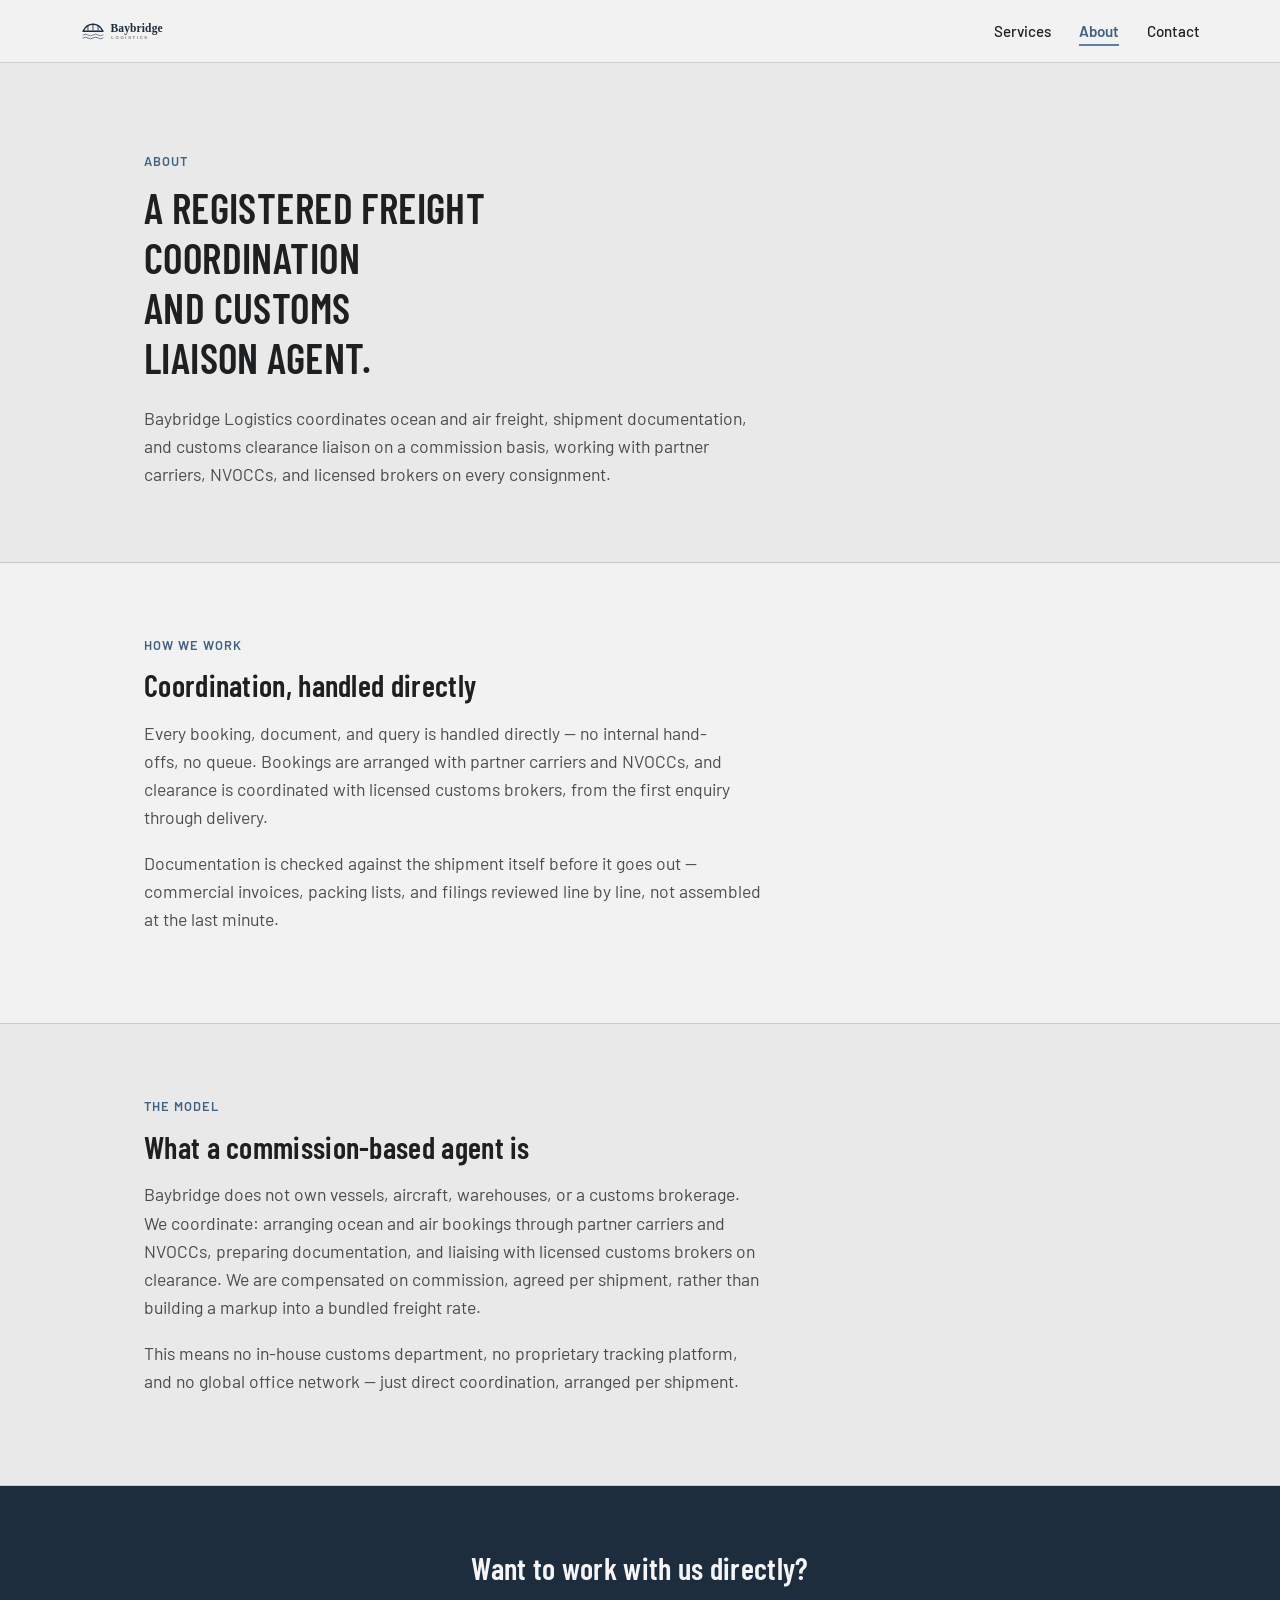
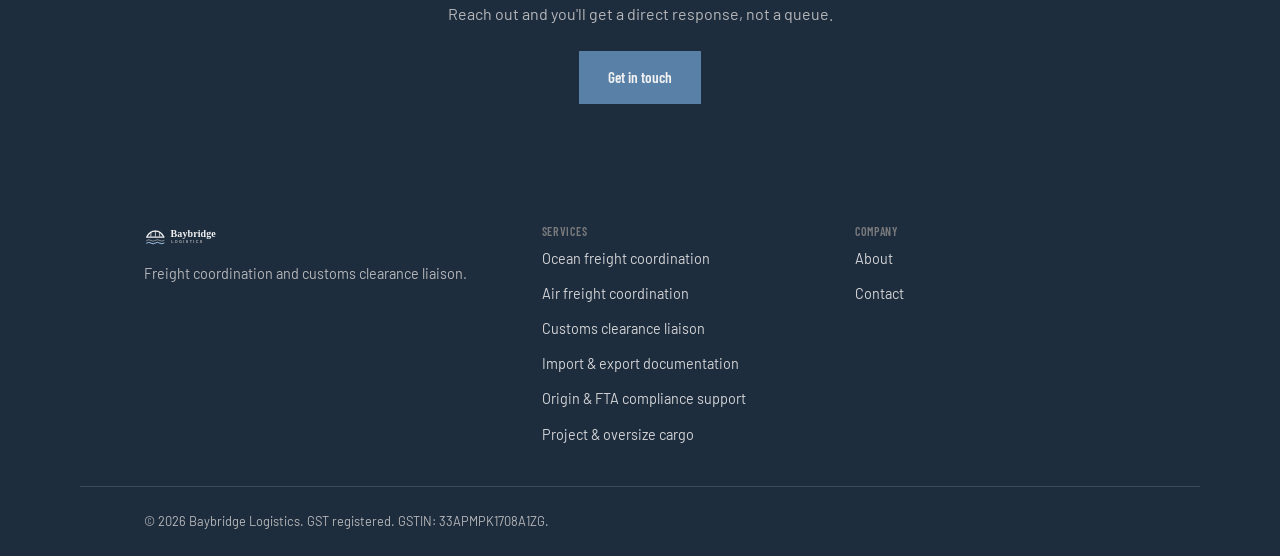
==== commit 4d36395c: "Simplify contact page and add contact email to footer Remove the placeholder Direct contact block (e" ====
--- a/about.html
+++ b/about.html
@@ -94,7 +94,7 @@
     </div>
   </div>
   <div class="container footer-bottom">
-    <span>&copy; 2026 Baybridge Logistics. GST registered.</span>
+    <span>&copy; 2026 Baybridge Logistics. GST registered. GSTIN: 33APMPK1708A1ZG.</span>
   </div>
 </footer>
 
--- a/css/style.css
+++ b/css/style.css
@@ -132,10 +132,11 @@
 .services-grid { grid-template-columns: 1fr; }
 @media (min-width: 640px) { .services-grid { grid-template-columns: repeat(2, 1fr); } }
 @media (min-width: 980px) { .services-grid { grid-template-columns: repeat(3, 1fr); } }
-.service-card { padding: 1.5rem; }
+.service-card { padding: 1.5rem; text-align: center; display: flex; flex-direction: column; align-items: center; }
 .service-card h3 { margin-bottom: 0.5rem; }
 .service-card p { color: rgba(29,31,32,0.75); font-size: 0.9rem; margin-bottom: 0; }
 .service-card .tag { margin-top: 0.75rem; }
+.service-card .tag-accent { margin-bottom: 0.5rem; }
 
 .fact-grid { grid-template-columns: 1fr; margin-top: 1.5rem; }
 @media (min-width: 700px) { .fact-grid { grid-template-columns: repeat(2, 1fr); } }
@@ -151,7 +152,6 @@
 .faq-item summary::after { content: "+"; color: var(--color-accent); font-size: 1.4rem; flex-shrink: 0; font-family: var(--font-body); }
 .faq-item[open] summary::after { content: "\2212"; }
 .faq-item p { color: rgba(29,31,32,0.75); padding-bottom: 1.1rem; margin: 0; }
-.fill-in { color: var(--color-accent-700); font-style: italic; font-weight: 600; }
 
 /* — CTA strip — */
 .cta-strip { background: var(--color-accent-900); color: var(--color-neutral-100); padding: 4rem 0; text-align: center; }
@@ -159,9 +159,9 @@
 .cta-strip p { color: var(--color-neutral-400); max-width: 55ch; margin: 0 auto 1.5rem; }
 
 /* — forms — */
-.contact-grid { display: grid; gap: 3rem; grid-template-columns: 1fr; }
-@media (min-width: 900px) { .contact-grid { grid-template-columns: 0.8fr 1.2fr; align-items: start; } }
-.form-grid { display: grid; gap: 1.1rem; max-width: 560px; }
+.contact-single { display: flex; justify-content: center; }
+.contact-email-line { margin: 0.5rem 0 1.5rem; color: rgba(29,31,32,0.75); }
+.form-grid { display: grid; gap: 1.1rem; max-width: 560px; width: 100%; }
 .form-row-2 { display: grid; grid-template-columns: 1fr; gap: 1.1rem; }
 @media (min-width: 560px) { .form-row-2 { grid-template-columns: 1fr 1fr; } }
 label { display: block; font-weight: 600; font-size: 0.9rem; margin-bottom: 0.4rem; }
@@ -169,10 +169,6 @@
 input:focus-visible, select:focus-visible, textarea:focus-visible { border-color: var(--color-accent); }
 textarea { resize: vertical; min-height: 120px; }
 .form-note { font-size: 0.85rem; color: rgba(29,31,32,0.65); }
-
-.contact-info { list-style: none; margin: 0 0 1.5rem; padding: 0; display: grid; gap: 1.25rem; }
-.contact-info dt { font-size: 0.72rem; text-transform: uppercase; letter-spacing: 0.06em; color: var(--color-neutral-600); margin-bottom: 0.2rem; }
-.contact-info dd { margin: 0; font-weight: 600; }
 
 /* — footer — */
 .site-footer { background: var(--color-accent-900); color: var(--color-neutral-300); padding: 3.5rem 0 1.5rem; }
